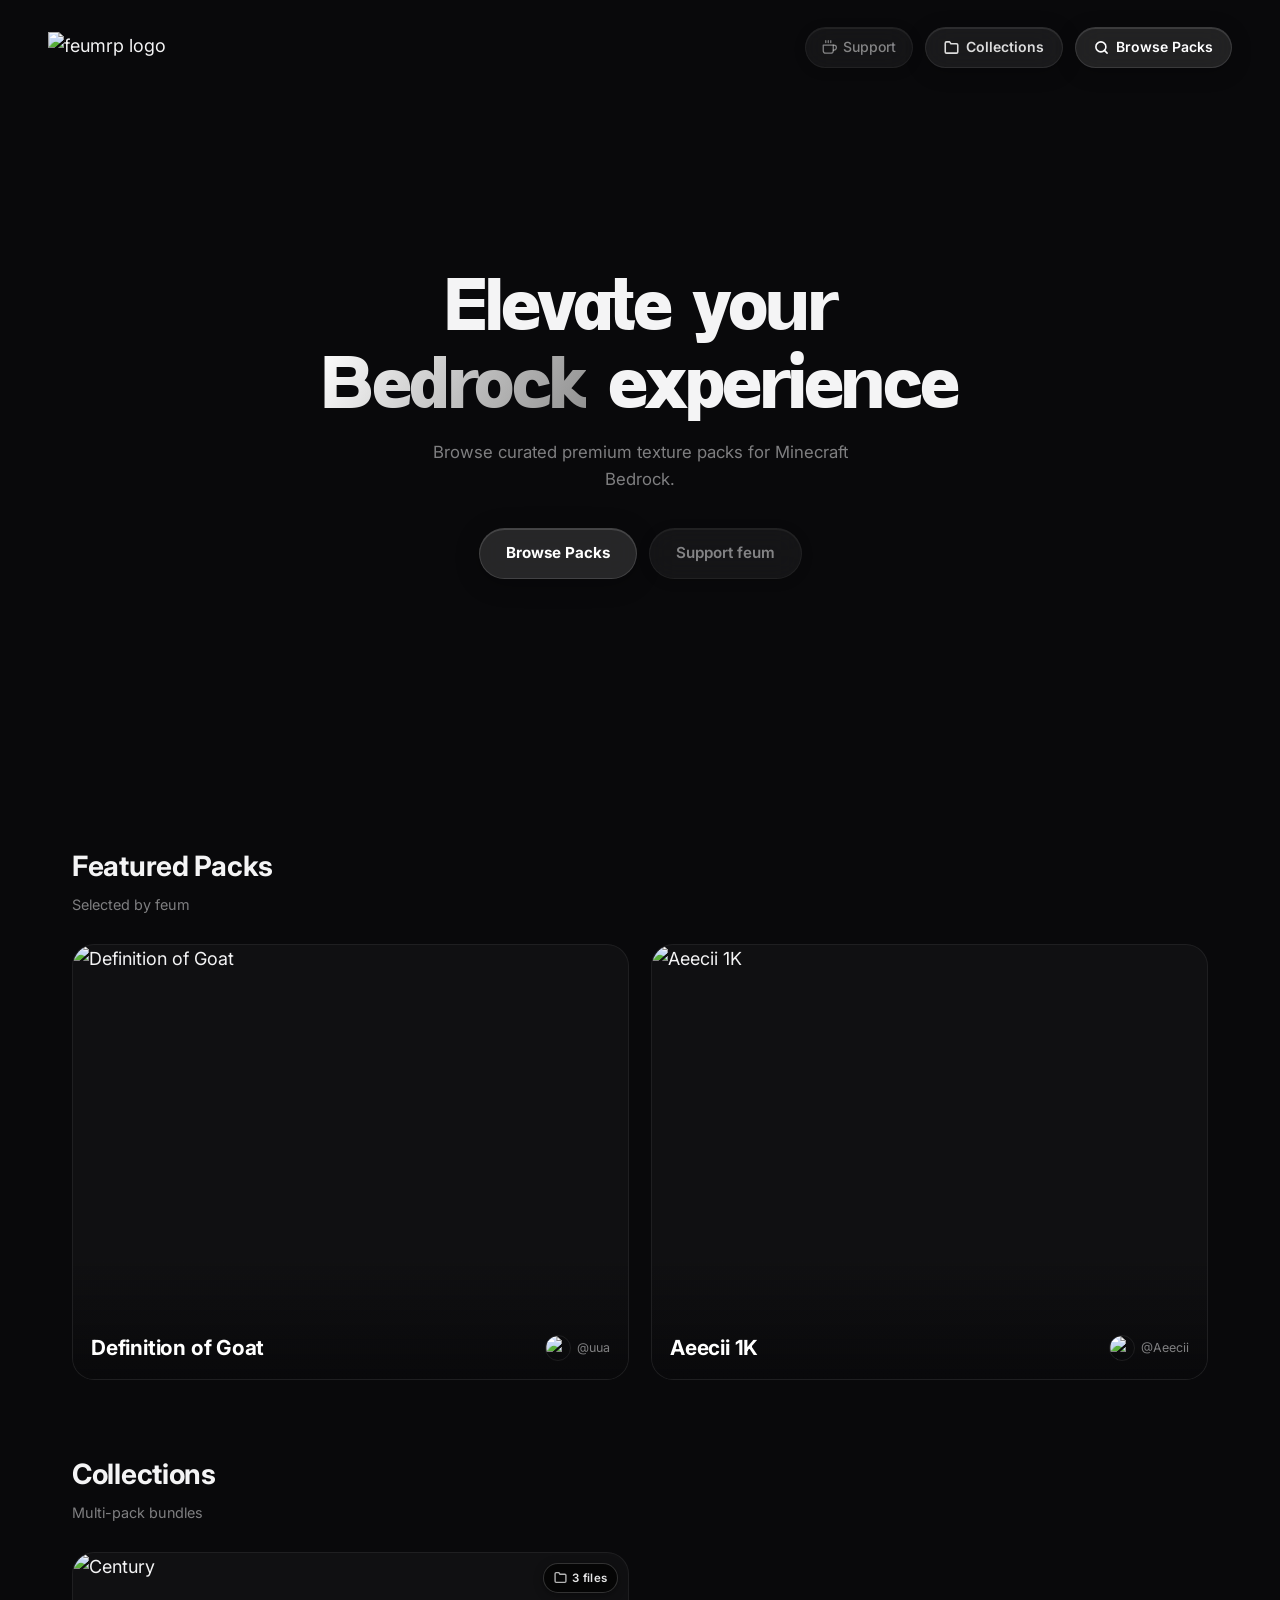
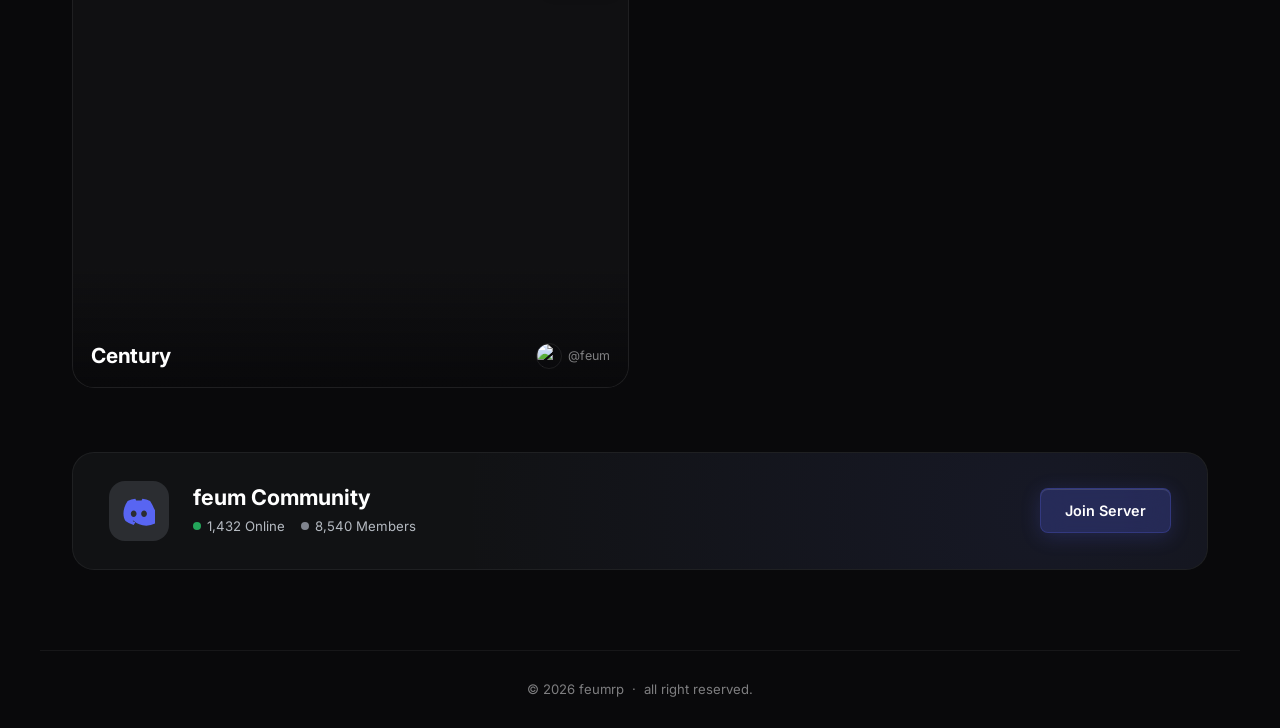
==== index.html @ 95c84451 "Add files via upload" ====
<!DOCTYPE html>
<html lang="en">
<head>
  <meta charset="UTF-8" />
  <meta name="viewport" content="width=device-width, initial-scale=1.0" />
  <title>feumrp</title>
  <meta name="description" content="Browse curated premium texture packs for Minecraft Bedrock" />
  <meta property="og:title" content="feumrp" />
  <meta property="og:description" content="Browse curated premium texture packs for Minecraft Bedrock." />
  <meta property="og:type" content="website" />
  <meta property="og:image" content="https://cdn.jsdelivr.net/gh/feumm/feumrp@main/images/hero.gif" />
  <meta property="og:image:width" content="1920" />
  <meta property="og:image:height" content="1080" />
  <meta name="twitter:card" content="summary_large_image" />
  <meta name="twitter:title" content="feumrp" />
  <meta name="twitter:description" content="Browse curated premium texture packs for Minecraft Bedrock." />
  <meta name="twitter:image" content="https://cdn.jsdelivr.net/gh/feumm/feumrp@main/images/hero.gif" />
  <link rel="icon" type="image/svg+xml" href="favicon.svg" />
  <link rel="preconnect" href="https://cdn.jsdelivr.net" crossorigin />
  <link rel="dns-prefetch" href="https://cdn.jsdelivr.net" />
  <link rel="preconnect" href="https://fonts.googleapis.com" />
  <link rel="preconnect" href="https://fonts.gstatic.com" crossorigin />
  <link href="https://fonts.googleapis.com/css2?family=Inter:wght@300;400;500;600;700;800&display=swap" rel="stylesheet" />
  <link rel="stylesheet" href="css/style.css" />
</head>
<body>

  <nav class="navbar">
    <a href="./" class="navbar-logo">
      <img src="https://cdn.jsdelivr.net/gh/feumm/feumrp@main/images/logo.png" alt="feumrp logo" />
    </a>
    <div class="navbar-actions">
      <div class="support-wrap">
        <a href="https://feum.gumroad.com/coffee" target="_blank" rel="noopener" class="btn-support">
          <svg viewBox="0 0 24 24" fill="none" stroke="currentColor" stroke-width="2" stroke-linecap="round" stroke-linejoin="round">
            <path d="M18 8h1a4 4 0 0 1 0 8h-1"/>
            <path d="M2 8h16v9a4 4 0 0 1-4 4H6a4 4 0 0 1-4-4V8z"/>
            <line x1="6" y1="1" x2="6" y2="4"/><line x1="10" y1="1" x2="10" y2="4"/><line x1="14" y1="1" x2="14" y2="4"/>
          </svg>
          <span>Support</span>
        </a>
        <div class="support-tooltip">Love what feum's doing? Give feum some support ☕</div>
      </div>
      <a href="collections.html" class="btn-collections">
        <svg viewBox="0 0 24 24" fill="none" stroke="currentColor" stroke-width="2.5" stroke-linecap="round" stroke-linejoin="round">
          <path d="M22 19a2 2 0 0 1-2 2H4a2 2 0 0 1-2-2V5a2 2 0 0 1 2-2h5l2 3h9a2 2 0 0 1 2 2z"/>
        </svg>
        <span>Collections</span>
      </a>
      <a href="browse.html" class="btn-browse">
        <svg viewBox="0 0 24 24" fill="none" stroke="currentColor" stroke-width="2.5" stroke-linecap="round" stroke-linejoin="round">
          <circle cx="11" cy="11" r="8"/><line x1="21" y1="21" x2="16.65" y2="16.65"/>
        </svg>
        <span>Browse Packs</span>
      </a>
    </div>
  </nav>

  <section class="hero">
    <div class="hero-bg"></div>
    <div class="hero-content">
      <h1 class="hero-title">
        Elevate your<br /><span>Bedrock</span> experience
      </h1>
      <p class="hero-sub">
        Browse curated premium texture packs for Minecraft Bedrock.
      </p>
      <div class="hero-actions">
        <a href="browse.html" class="btn-primary">Browse Packs</a>
        <a href="https://feum.gumroad.com/coffee" target="_blank" rel="noopener" class="btn-secondary">Support feum</a>
      </div>
    </div>
  </section>

  <main class="page">
    <section class="section">
      <div class="section-header">
        <h2 class="section-title">Featured Packs</h2>
        <p class="section-sub">Selected by feum</p>
      </div>
      <div class="pack-grid" id="featured-grid"></div>
    </section>

    <section class="section" id="collections-section" style="display:none">
      <div class="section-header">
        <h2 class="section-title">Collections</h2>
        <p class="section-sub">Multi-pack bundles</p>
      </div>
      <div class="pack-grid" id="collections-grid"></div>
    </section>

    <section class="discord-section">
      <div class="discord-card">
        <div class="discord-main">
          <div class="discord-icon-wrapper">
            <svg class="discord-logo-svg" viewBox="0 0 127.14 96.36">
              <path fill="currentColor" d="M107.7,8.07A105.15,105.15,0,0,0,77.26,0a77.19,77.19,0,0,0-3.3,6.83A96.67,96.67,0,0,0,52.18,6.83,77.19,77.19,0,0,0,48.88,0,105.15,105.15,0,0,0,18.44,8.07C-3.41,40.73-1,72.59,10.09,87.78a105.81,105.81,0,0,0,32,16.22,80.12,80.12,0,0,0,6.75-11,68.86,68.86,0,0,1-10.66-5.12c.9-.66,1.8-1.34,2.65-2a75.58,75.58,0,0,0,103.35,0c.85.69,1.75,1.37,2.65,2a68.86,68.86,0,0,1-10.66,5.12,80.12,80.12,0,0,0,6.75,11,105.81,105.81,0,0,0,32-16.22C128.14,72.59,129.7,40.73,107.7,8.07ZM42.45,71.69c-6.27,0-11.45-5.75-11.45-12.82S36.1,46.05,42.45,46.05,53.9,51.8,53.9,58.87,48.72,71.69,42.45,71.69Zm41.15,0c-6.27,0-11.45-5.75-11.45-12.82S77.25,46.05,83.6,46.05,95.05,51.8,95.05,58.87,89.87,71.69,83.6,71.69Z"/>
            </svg>
          </div>
          <div class="discord-info">
            <h3 class="discord-server-name">feum Community</h3>
            <div class="discord-stats">
              <span class="discord-status-text"><span class="discord-dot-online"></span>1,432 Online</span>
              <span class="discord-status-text"><span class="discord-dot-total"></span>8,540 Members</span>
            </div>
          </div>
        </div>
        <div class="discord-action-wrap">
          <a href="https://dsc.gg/feum" target="_blank" rel="noopener" class="btn-discord-join">Join Server</a>
        </div>
      </div>
    </section>
  </main>

  <footer class="footer">
    <p>© 2026 feumrp &nbsp;·&nbsp; all right reserved.</p>
  </footer>

  <script src="js/packs.js"></script>
  <script src="js/app.js"></script>
</body>
</html>
---- css/style.css ----
/* =============================================
   feumrp — style.css
   ============================================= */

/* ── Custom Fonts ── */
@font-face {
  font-family: 'Vynce Sans';
  src: url('/fonts/VynceSansDemo.ttf') format('truetype');
  font-weight: 900;
  font-style: normal;
  font-display: swap;
}

/* ── Reset & Base ── */
*, *::before, *::after { box-sizing: border-box; margin: 0; padding: 0; }

:root {
  --bg:          #09090b;
  --bg-card:     rgba(255,255,255,0.03);
  --bg-card-hov: rgba(255,255,255,0.06);
  --border:      rgba(255,255,255,0.06);
  --border-hov:  rgba(255,255,255,0.35);
  --accent:      #ffffff;
  --accent-dim:  rgba(255,255,255,0.07);
  --text:        #f4f4f5;
  --text-muted:  rgba(244,244,245,0.5);
  --radius-card: 22px;
  --font-main:   'Inter', system-ui, sans-serif;
  --font-body:   'Inter', system-ui, sans-serif;
  --transition:  0.28s cubic-bezier(0.4,0,0.2,1);
}

/* ── Cross-document View Transitions (Morph animations) ── */
@view-transition {
  navigation: auto;
}

@keyframes vt-blur-out {
  from {
    opacity: 1;
    filter: blur(0px) brightness(1);
    transform: scale(1);
  }
  to {
    opacity: 0;
    filter: blur(14px) brightness(0.7);
    transform: scale(0.95);
  }
}

@keyframes vt-blur-in {
  from {
    opacity: 0;
    filter: blur(14px) brightness(0.7);
    transform: scale(1.04);
  }
  to {
    opacity: 1;
    filter: blur(0px) brightness(1);
    transform: scale(1);
  }
}

::view-transition {
  background-color: #09090b;
}

::view-transition-old(root) {
  animation: 0.28s cubic-bezier(0.4, 0, 1, 1) both vt-blur-out;
}

::view-transition-new(root) {
  animation: 0.42s cubic-bezier(0.16, 1, 0.3, 1) 0.1s both vt-blur-in;
}

/* Let shared-element transitions (pack cover morphs) keep their own timing */
::view-transition-group(*) {
  animation-duration: 0.5s;
  animation-timing-function: cubic-bezier(0.16, 1, 0.3, 1);
}

html {
  scroll-behavior: smooth;
  overflow-x: hidden;
  scrollbar-width: thin;
  scrollbar-color: rgba(255, 255, 255, 0.15) var(--bg);
}

body {
  background: var(--bg);
  color: var(--text);
  font-family: var(--font-body);
  font-size: 18px;
  line-height: 1.6;
  min-height: 100vh;
  -webkit-font-smoothing: antialiased;
  overflow-x: hidden;
  width: 100%;
}

/* ── Custom Scrollbars (Webkit) ── */
::-webkit-scrollbar {
  width: 10px;
  height: 10px;
}

::-webkit-scrollbar-track {
  background: var(--bg);
}

::-webkit-scrollbar-thumb {
  background: rgba(255, 255, 255, 0.12);
  border: 2.5px solid var(--bg);
  border-radius: 999px;
  background-clip: padding-box;
}

::-webkit-scrollbar-thumb:hover {
  background: rgba(255, 255, 255, 0.3);
  border: 2.5px solid var(--bg);
}

::-webkit-scrollbar-thumb:active {
  background: rgba(255, 255, 255, 0.55);
  border: 2.5px solid var(--bg);
}

a { color: inherit; text-decoration: none; }
img { display: block; max-width: 100%; }
ul { list-style: none; }

/* ── Navbar ── */
.navbar {
  position: sticky;
  top: 0;
  z-index: 100;
  display: flex;
  align-items: center;
  justify-content: space-between;
  padding: 0 48px;
  height: 96px;
  background: transparent;
  border-bottom: 1px solid transparent;
  transition: background 0.4s cubic-bezier(0.4,0,0.2,1),
              border-color 0.4s cubic-bezier(0.4,0,0.2,1),
              backdrop-filter 0.4s cubic-bezier(0.4,0,0.2,1),
              box-shadow 0.4s cubic-bezier(0.4,0,0.2,1);
}

.navbar--scrolled {
  background: rgba(9, 9, 11, 0.72);
  backdrop-filter: blur(24px) saturate(160%);
  -webkit-backdrop-filter: blur(24px) saturate(160%);
  border-color: rgba(255, 255, 255, 0.055);
  box-shadow: 0 1px 0 rgba(255,255,255,0.04), 0 4px 24px rgba(0,0,0,0.45);
}

.navbar-logo {
  display: flex;
  align-items: center;
  gap: 10px;
}
.navbar-logo img { height: 32px; width: auto; }
.navbar-logo span {
  font-family: var(--font-main);
  font-weight: 700;
  font-size: 1.25rem;
  letter-spacing: 0.02em;
}

.navbar-actions {
  display: flex;
  align-items: center;
  gap: 12px;
}

/* Browse Packs button */
.btn-browse {
  display: flex;
  align-items: center;
  gap: 7px;
  padding: 8px 18px;
  border-radius: 999px;
  background: rgba(255,255,255,0.10);
  backdrop-filter: blur(14px);
  -webkit-backdrop-filter: blur(14px);
  border: 1px solid rgba(255,255,255,0.11);
  color: #ffffff;
  font-family: var(--font-body);
  font-weight: 600;
  font-size: 0.875rem;
  box-shadow: 0 4px 20px rgba(0,0,0,0.25), inset 0 1px 0 rgba(255,255,255,0.12);
  transition: background var(--transition), transform var(--transition), box-shadow var(--transition), border-color var(--transition);
}
.btn-browse:hover {
  background: rgba(255,255,255,0.18);
  border-color: rgba(255,255,255,0.19);
  transform: scale(1.04) translateY(-1px);
  box-shadow: 0 8px 32px rgba(0,0,0,0.3), 0 0 0 1px rgba(255,255,255,0.1), inset 0 1px 0 rgba(255,255,255,0.2);
}
.btn-browse:active {
  transform: scale(0.96) translateY(0);
}
.btn-browse svg { width: 15px; height: 15px; flex-shrink: 0; }

/* Support button + tooltip */
.support-wrap {
  position: relative;
}

.btn-support {
  display: flex;
  align-items: center;
  gap: 6px;
  padding: 8px 16px;
  border-radius: 999px;
  background: rgba(255,255,255,0.05);
  backdrop-filter: blur(14px);
  -webkit-backdrop-filter: blur(14px);
  border: 1px solid rgba(255,255,255,0.05);
  color: var(--text-muted);
  font-family: var(--font-body);
  font-weight: 500;
  font-size: 0.875rem;
  cursor: pointer;
  box-shadow: 0 2px 12px rgba(0,0,0,0.2), inset 0 1px 0 rgba(255,255,255,0.06);
  transition: border-color var(--transition), color var(--transition), background var(--transition), transform var(--transition), box-shadow var(--transition);
}
.btn-support:hover {
  border-color: rgba(251,191,36,0.25);
  color: #fbbf24;
  background: rgba(251,191,36,0.08);
  box-shadow: 0 4px 20px rgba(251,191,36,0.15), inset 0 1px 0 rgba(255,255,255,0.08);
  transform: translateY(-1px);
}
.btn-support:active {
  transform: translateY(1px) scale(0.97);
}
.btn-support svg { width: 15px; height: 15px; flex-shrink: 0; }

.support-tooltip {
  position: absolute;
  top: calc(100% + 10px);
  right: 0;
  width: 220px;
  padding: 12px 14px;
  border-radius: 12px;
  background: #18181b;
  border: 1px solid var(--border);
  font-size: 0.8rem;
  color: var(--text-muted);
  line-height: 1.5;
  pointer-events: none;
  opacity: 0;
  transform: translateY(-6px);
  transition: opacity 0.22s ease, transform 0.22s ease;
  white-space: normal;
  box-shadow: 0 8px 32px rgba(0,0,0,0.5);
}
.support-tooltip::before {
  content: '';
  position: absolute;
  top: -5px;
  right: 20px;
  width: 9px; height: 9px;
  background: #18181b;
  border-left: 1px solid var(--border);
  border-top: 1px solid var(--border);
  transform: rotate(45deg);
}

.support-wrap:hover .support-tooltip {
  opacity: 1;
  transform: translateY(0);
}

/* ── Page wrapper ── */
.page { max-width: 1200px; margin: 0 auto; padding: 0 32px 80px; }

/* ── Hero ── */
.hero {
  position: relative;
  min-height: 740px;
  display: flex;
  align-items: center;
  justify-content: center;
  text-align: center;
  overflow: hidden;
  margin: -64px 0 0 0;
  padding: 160px 24px 120px;
  width: 100%;
}
.hero-bg {
  position: absolute;
  inset: 0;
  z-index: 0;
}
.hero-bg::before {
  content: '';
  position: absolute;
  inset: 0;
  background-image: url('https://cdn.jsdelivr.net/gh/feumm/feumrp@main/images/hero.gif');
  background-size: cover;
  background-position: center 25%;
  filter: brightness(0.45);
  z-index: -1;
}
.hero-bg::after {
  content: '';
  position: absolute;
  inset: 0;
  background: linear-gradient(to bottom, var(--bg) 0%, rgba(9, 9, 11, 0.6) 12%, transparent 25%, transparent 50%, rgba(9, 9, 11, 0.4) 75%, rgba(9, 9, 11, 0.85) 90%, var(--bg) 100%),
              radial-gradient(circle at center, transparent 0%, rgba(9, 9, 11, 0.3) 100%);
  z-index: 0;
}
.hero-content {
  position: relative;
  z-index: 1;
  max-width: 700px;
}
.hero-eyebrow {
  display: inline-flex;
  align-items: center;
  gap: 6px;
  padding: 4px 12px;
  border-radius: 999px;
  border: 1px solid rgba(255,255,255,0.06);
  background: rgba(255,255,255,0.05);
  color: rgba(255,255,255,0.7);
  font-size: 0.78rem;
  font-weight: 600;
  letter-spacing: 0.08em;
  text-transform: uppercase;
  margin-bottom: 20px;
}
.hero-title {
  font-family: 'Vynce Sans', var(--font-main);
  font-weight: 900;
  font-size: clamp(2.8rem, 6vw, 4.5rem);
  line-height: 1.08;
  letter-spacing: -0.02em;
  margin-bottom: 18px;
}
.hero-title span {
  background: linear-gradient(
    120deg,
    #ffffff 0%,
    #c0c0c0 20%,
    #888888 40%,
    #ffffff 55%,
    #c0c0c0 70%,
    #e8e8e8 85%,
    #ffffff 100%
  );
  background-size: 300% auto;
  -webkit-background-clip: text;
  -webkit-text-fill-color: transparent;
  background-clip: text;
  animation: gradient-flow 4s cubic-bezier(0.4,0,0.2,1) infinite;
  display: inline-block;
}

@keyframes gradient-flow {
  0%   { background-position: 0% center; }
  50%  { background-position: 150% center; }
  100% { background-position: 300% center; }
}
.hero-sub {
  color: var(--text-muted);
  font-size: 1.05rem;
  max-width: 420px;
  margin: 0 auto 36px;
}
.hero-actions { display: flex; gap: 12px; flex-wrap: wrap; justify-content: center; }

.btn-primary {
  display: inline-flex;
  align-items: center;
  gap: 8px;
  padding: 12px 26px;
  border-radius: 999px;
  background: rgba(255,255,255,0.12);
  backdrop-filter: blur(16px);
  -webkit-backdrop-filter: blur(16px);
  border: 1px solid rgba(255,255,255,0.13);
  color: #ffffff;
  font-weight: 700;
  font-size: 0.95rem;
  box-shadow: 0 4px 24px rgba(0,0,0,0.3), inset 0 1px 0 rgba(255,255,255,0.15);
  transition: background var(--transition), border-color var(--transition), transform var(--transition), box-shadow var(--transition);
}
.btn-primary:hover {
  background: rgba(255,255,255,0.20);
  border-color: rgba(255,255,255,0.21);
  transform: translateY(-3px) scale(1.02);
  box-shadow: 0 12px 40px rgba(0,0,0,0.35), inset 0 1px 0 rgba(255,255,255,0.22);
}
.btn-primary:active {
  transform: translateY(-1px) scale(0.97);
}
.btn-secondary {
  display: inline-flex;
  align-items: center;
  gap: 8px;
  padding: 12px 26px;
  border-radius: 999px;
  background: rgba(255,255,255,0.05);
  backdrop-filter: blur(14px);
  -webkit-backdrop-filter: blur(14px);
  border: 1px solid rgba(255,255,255,0.05);
  color: var(--text-muted);
  font-weight: 600;
  font-size: 0.95rem;
  box-shadow: 0 2px 12px rgba(0,0,0,0.2), inset 0 1px 0 rgba(255,255,255,0.05);
  transition: border-color var(--transition), color var(--transition), transform var(--transition), background var(--transition), box-shadow var(--transition);
}
.btn-secondary:hover { 
  border-color: rgba(255,255,255,0.11); 
  color: var(--text); 
  background: rgba(255,255,255,0.09);
  box-shadow: 0 4px 20px rgba(0,0,0,0.25), inset 0 1px 0 rgba(255,255,255,0.10);
  transform: translateY(-3px);
}
.btn-secondary:active {
  transform: translateY(-1px) scale(0.97);
}

/* ── Section titles ── */
.section { margin-top: 72px; }
.section-header { margin-bottom: 28px; }
.section-title {
  font-family: var(--font-main);
  font-weight: 700;
  font-size: 1.75rem;
  letter-spacing: -0.01em;
}
.section-sub { color: var(--text-muted); font-size: 0.9rem; margin-top: 4px; }

/* ── Pack grid ── */
.pack-grid {
  display: grid;
  grid-template-columns: repeat(2, 1fr);
  gap: 22px;
}

/* ── Pack card ── */
.pack-card {
  display: block;
  border-radius: var(--radius-card);
  overflow: hidden;
  border: 1px solid var(--border);
  background: var(--bg-card);
  transition: transform var(--transition), box-shadow var(--transition), border-color var(--transition);
  cursor: pointer;
  animation: card-fade-in 0.45s cubic-bezier(0.16, 1, 0.3, 1) both;
}
.pack-card:hover {
  transform: translateY(-6px) scale(1.008);
  border-color: var(--border-hov);
  box-shadow: 0 12px 40px rgba(0,0,0,0.5), 0 0 0 1px rgba(255,255,255,0.15);
}
.pack-card:active {
  transform: translateY(-2px) scale(0.985);
  transition: transform 0.1s ease;
}

@keyframes card-fade-in {
  from { opacity: 0; transform: translateY(16px); }
  to { opacity: 1; transform: translateY(0); }
}

.pack-card-cover {
  position: relative;
  width: 100%;
  aspect-ratio: 808 / 632;
  overflow: hidden;
}
.pack-card-cover > img {
  position: absolute;
  inset: 0;
  width: 100%;
  height: 100%;
  object-fit: cover;
  transition: transform 0.4s ease;
}
.pack-card:hover .pack-card-cover > img { transform: scale(1.04); }

.pack-card-overlay {
  position: absolute;
  bottom: 0; left: 0; right: 0;
  padding: 80px 18px 18px;
  background: linear-gradient(to bottom, transparent 0%, rgba(9,9,11,0.97) 100%);
  display: flex;
  align-items: flex-end;
  justify-content: space-between;
  gap: 8px;
}

.pack-card-title {
  font-family: var(--font-main);
  font-weight: 700;
  font-size: 1.3rem;
  color: #fff;
  line-height: 1.2;
  letter-spacing: -0.01em;
}

.pack-card-author {
  display: flex;
  align-items: center;
  gap: 6px;
  flex-shrink: 0;
}
.pack-card-author img {
  width: 26px; height: 26px;
  border-radius: 50%;
  border: 1.5px solid rgba(255,255,255,0.08);
  object-fit: cover;
}
.pack-card-author span {
  font-size: 0.78rem;
  color: var(--text-muted);
  white-space: nowrap;
}

/* ── Browse Hero — animated b&w gradient ── */
.browse-hero {
  position: relative;
  overflow-x: clip; /* prevent horizontal bleed; allow vertical bleed into content */
  margin: 0 -32px 0;
  padding: 88px 32px 0;
  background: var(--bg);
}

.browse-orb {
  position: absolute;
  border-radius: 50%;
  pointer-events: none;
  will-change: transform;
  z-index: 0;
}

/* Top-left main glow — large, soft, slowly drifts */
.browse-orb-1 {
  width: 1000px;
  height: 1000px;
  background: radial-gradient(circle at center,
    rgba(255,255,255,0.17) 0%,
    rgba(255,255,255,0.04) 42%,
    transparent 65%);
  top: -580px;
  left: -300px;
  animation: browse-drift-1 18s ease-in-out infinite;
}

/* Top-right accent */
.browse-orb-2 {
  width: 800px;
  height: 800px;
  background: radial-gradient(circle at center,
    rgba(210,210,210,0.09) 0%,
    transparent 65%);
  top: -380px;
  right: -240px;
  animation: browse-drift-2 24s ease-in-out infinite;
}

/* Centre-bottom — bleeds into content below hero for seamless look */
.browse-orb-3 {
  width: 900px;
  height: 900px;
  background: radial-gradient(circle at center,
    rgba(255,255,255,0.08) 0%,
    transparent 65%);
  top: -180px;
  left: calc(50% - 450px);
  animation: browse-drift-3 20s ease-in-out infinite;
}

@keyframes browse-drift-1 {
  0%, 100% { transform: translate3d(0, 0, 0); }
  30%       { transform: translate3d(90px, 55px, 0); }
  65%       { transform: translate3d(-45px, 95px, 0); }
}

@keyframes browse-drift-2 {
  0%, 100% { transform: translate3d(0, 0, 0); }
  40%       { transform: translate3d(-75px, 65px, 0); }
  75%       { transform: translate3d(55px, -35px, 0); }
}

@keyframes browse-drift-3 {
  0%, 100% { transform: translate3d(0, 0, 0); }
  50%       { transform: translate3d(-55px, -45px, 0); }
}

.browse-hero-content {
  position: relative;
  z-index: 2;
  padding-bottom: 0 !important;
}

/* ── Browse page header ── */
.browse-header { margin: 28px 0 28px; }
.browse-title {
  font-family: var(--font-main);
  font-weight: 700;
  font-size: 2.2rem;
  letter-spacing: -0.02em;
}
.browse-count { color: var(--text-muted); font-size: 0.9rem; margin-top: 4px; }

/* Search and Sort layout controls */
.controls-row {
  display: flex;
  gap: 16px;
  margin-bottom: 32px;
  align-items: center;
  width: 100%;
}
.controls-row .search-wrap {
  flex: 1;
  margin-bottom: 0;
}

/* Search bar */
.search-wrap {
  position: relative;
  margin-bottom: 32px;
}
.search-icon {
  position: absolute;
  left: 16px;
  top: 50%;
  transform: translateY(-50%);
  color: var(--text-muted);
  pointer-events: none;
}
.search-input {
  width: 100%;
  padding: 14px 16px 14px 46px;
  border-radius: 18px;
  background: rgba(255,255,255,0.04);
  border: 1px solid var(--border);
  color: var(--text);
  font-family: var(--font-body);
  font-size: 0.95rem;
  outline: none;
  transition: border-color var(--transition), background var(--transition);
}
.search-input::placeholder { color: var(--text-muted); }
.search-input:focus {
  border-color: rgba(255,255,255,0.13);
  background: rgba(255,255,255,0.06);
}

/* Custom Sort Dropdown */
.sort-wrap {
  position: relative;
  min-width: 190px;
}
.custom-dropdown {
  position: relative;
  width: 100%;
}
.dropdown-trigger {
  width: 100%;
  display: flex;
  align-items: center;
  justify-content: space-between;
  background: rgba(255,255,255,0.05);
  backdrop-filter: blur(14px);
  -webkit-backdrop-filter: blur(14px);
  border: 1px solid rgba(255,255,255,0.06);
  color: var(--text);
  padding: 14px 20px;
  border-radius: 18px;
  font-family: var(--font-body);
  font-size: 0.95rem;
  outline: none;
  cursor: pointer;
  box-sizing: border-box;
  text-align: left;
  box-shadow: 0 2px 12px rgba(0,0,0,0.2), inset 0 1px 0 rgba(255,255,255,0.06);
  transition: border-color var(--transition), background var(--transition), box-shadow var(--transition);
}
.dropdown-trigger:hover, .dropdown-trigger.active {
  border-color: rgba(255,255,255,0.11);
  background: rgba(255,255,255,0.09);
  box-shadow: 0 4px 20px rgba(0,0,0,0.25), inset 0 1px 0 rgba(255,255,255,0.10);
}
.dropdown-arrow {
  color: var(--text-muted);
  transition: transform 0.25s ease, color var(--transition);
  margin-left: 12px;
}
.dropdown-trigger:hover .dropdown-arrow, .dropdown-trigger.active .dropdown-arrow {
  color: #ffffff;
}
.dropdown-trigger.active .dropdown-arrow {
  transform: rotate(180deg);
}

.dropdown-menu {
  position: absolute;
  top: calc(100% + 8px);
  right: 0;
  width: 100%;
  min-width: 200px;
  background: rgba(18, 18, 22, 0.98);
  backdrop-filter: blur(16px);
  -webkit-backdrop-filter: blur(16px);
  border: 1px solid rgba(255, 255, 255, 0.08);
  border-radius: 14px;
  padding: 6px;
  display: flex;
  flex-direction: column;
  gap: 2px;
  box-shadow: 0 10px 30px rgba(0, 0, 0, 0.6);
  opacity: 0;
  transform: translateY(-10px);
  pointer-events: none;
  z-index: 100;
  transition: opacity 0.25s cubic-bezier(0.16, 1, 0.3, 1), transform 0.25s cubic-bezier(0.16, 1, 0.3, 1);
}
.dropdown-menu.active {
  opacity: 1;
  transform: translateY(0);
  pointer-events: auto;
}

.dropdown-item {
  font-family: var(--font-body);
  font-size: 0.9rem;
  color: #b5bac1;
  background: transparent;
  border: none;
  border-radius: 10px;
  padding: 10px 14px;
  text-align: left;
  cursor: pointer;
  transition: all 0.15s ease;
  width: 100%;
}
.dropdown-item:hover {
  background: rgba(255, 255, 255, 0.05);
  color: #ffffff;
}
.dropdown-item.active {
  background: rgba(255, 255, 255, 0.07);
  color: #ffffff;
  font-weight: 600;
  border-left: 3px solid rgba(255,255,255,0.5);
  border-radius: 4px 10px 10px 4px;
}

@media (max-width: 640px) {
  .controls-row {
    flex-direction: column;
    align-items: stretch;
    gap: 12px;
  }
  .sort-wrap {
    min-width: 100%;
  }
}

/* ── Pack detail page ── */
.detail-back {
  display: inline-flex;
  align-items: center;
  gap: 6px;
  color: var(--text-muted);
  font-size: 0.875rem;
  margin: 36px 0 28px;
  transition: color var(--transition), transform var(--transition);
}
.detail-back:hover { 
  color: var(--text); 
  transform: translateX(-4px);
}
.detail-back:active {
  transform: translateX(-2px) scale(0.97);
}
.detail-back svg { width: 16px; height: 16px; }

#pack-detail { padding-bottom: 80px; }

.detail-cover-container {
  margin-bottom: 32px;
  width: 100%;
}

.detail-cover {
  position: relative;
  border-radius: var(--radius-card);
  overflow: hidden;
  aspect-ratio: 16 / 9;
  border: 1px solid var(--border);
  background: #000;
  cursor: pointer;
}

.detail-cover img.cover-image {
  width: 100%;
  height: 100%;
  object-fit: cover;
  transition: opacity 0.4s ease, transform 0.6s ease;
}

.detail-cover:hover img.cover-image {
  transform: scale(1.02);
}

.video-preview-wrapper {
  position: absolute;
  top: 0;
  left: 0;
  width: 100%;
  height: 100%;
  opacity: 0;
  pointer-events: none;
  transition: opacity 0.4s ease;
}

.video-preview-wrapper iframe {
  width: 100%;
  height: 100%;
  border: 0;
  z-index: 1;
}

.detail-cover-container.video-playing .video-preview-wrapper {
  opacity: 1;
  pointer-events: auto;
}

.detail-cover-container.video-playing img.cover-image {
  opacity: 0.1;
}

.detail-cover-container.video-playing .video-hover-badge {
  opacity: 0;
  transform: translate(-50%, 10px);
}

.video-hover-badge {
  position: absolute;
  bottom: 20px;
  left: 50%;
  transform: translateX(-50%);
  background: rgba(10, 10, 10, 0.85);
  backdrop-filter: blur(8px);
  -webkit-backdrop-filter: blur(8px);
  border: 1px solid rgba(255, 255, 255, 0.15);
  padding: 8px 16px;
  border-radius: 99px;
  display: flex;
  align-items: center;
  gap: 8px;
  color: #fff;
  font-family: var(--font-main);
  font-size: 0.875rem;
  font-weight: 500;
  pointer-events: none;
  box-shadow: 0 4px 20px rgba(0, 0, 0, 0.5);
  transition: opacity 0.3s ease, transform 0.3s ease;
  z-index: 10;
}

.video-hover-badge svg {
  color: rgba(255,255,255,0.7);
}

.pulse-ring {
  width: 8px;
  height: 8px;
  background-color: #ef4444;
  border-radius: 50%;
  display: inline-block;
  position: relative;
}

.pulse-ring::after {
  content: '';
  position: absolute;
  width: 100%;
  height: 100%;
  top: 0;
  left: 0;
  background-color: #ef4444;
  border-radius: 50%;
  animation: pulse-badge 1.8s infinite ease-in-out;
}

@keyframes pulse-badge {
  0% {
    transform: scale(1);
    opacity: 1;
  }
  100% {
    transform: scale(2.5);
    opacity: 0;
  }
}

.detail-info {
  display: flex;
  flex-direction: column;
  gap: 18px;
  width: 100%;
}

.detail-meta {
  display: flex;
  flex-direction: column;
  align-items: stretch;
  gap: 20px;
  width: 100%;
}
.detail-title-block {
  display: flex;
  flex-direction: row;
  justify-content: space-between;
  align-items: center;
  width: 100%;
  gap: 16px;
  flex-wrap: wrap;
}
.detail-title {
  font-family: var(--font-main);
  font-weight: 700;
  font-size: 2.5rem;
  letter-spacing: -0.03em;
  line-height: 1.1;
}
.detail-author {
  display: flex;
  align-items: center;
  gap: 8px;
}
.detail-author img {
  width: 32px; height: 32px;
  border-radius: 50%;
  object-fit: cover;
  border: 1.5px solid var(--border);
}
.detail-author span { color: var(--text-muted); font-size: 0.9rem; }

.detail-stats-row {
  display: flex;
  align-items: center;
  gap: 16px;
  margin-top: -8px;
}
.detail-stat {
  display: inline-flex;
  align-items: center;
  gap: 6px;
  color: var(--text-muted);
  font-family: var(--font-body);
  font-size: 0.925rem;
  font-weight: 500;
}
.detail-stat svg {
  width: 16px;
  height: 16px;
  color: rgba(255,255,255,0.5);
}

.detail-desc {
  color: var(--text-muted);
  line-height: 1.7;
  max-width: 720px;
}

.detail-tags { display: flex; gap: 8px; flex-wrap: wrap; }
.tag {
  padding: 4px 12px;
  border-radius: 999px;
  border: 1px solid var(--border);
  color: var(--text-muted);
  font-size: 0.8rem;
  text-transform: uppercase;
  letter-spacing: 0.06em;
}

.btn-download {
  display: inline-flex;
  align-items: center;
  justify-content: center;
  gap: 8px;
  padding: 13px 28px;
  border-radius: 999px;
  background: rgba(255,255,255,0.12);
  backdrop-filter: blur(16px);
  -webkit-backdrop-filter: blur(16px);
  border: 1px solid rgba(255,255,255,0.26);
  color: #ffffff;
  font-weight: 700;
  font-size: 0.95rem;
  width: 100%;
  box-sizing: border-box;
  box-shadow: 0 4px 24px rgba(0,0,0,0.3), inset 0 1px 0 rgba(255,255,255,0.15);
  transition: background var(--transition), border-color var(--transition), transform var(--transition), box-shadow var(--transition);
}
.btn-download:hover {
  background: rgba(255,255,255,0.20);
  border-color: rgba(255,255,255,0.42);
  transform: translateY(-3px) scale(1.02);
  box-shadow: 0 12px 40px rgba(0,0,0,0.35), inset 0 1px 0 rgba(255,255,255,0.22);
}
.btn-download:active {
  transform: translateY(-1px) scale(0.97);
}

.detail-actions {
  display: flex;
  flex-direction: row;
  align-items: center;
  gap: 10px;
  margin-top: 4px;
}

.detail-actions .btn-download {
  flex: 1;
  width: auto;
}

.btn-share {
  display: inline-flex;
  align-items: center;
  justify-content: center;
  flex-shrink: 0;
  width: 48px;
  height: 48px;
  border-radius: 50%;
  background: rgba(255,255,255,0.05);
  backdrop-filter: blur(14px);
  -webkit-backdrop-filter: blur(14px);
  color: rgba(255,255,255,0.65);
  border: 1px solid rgba(255,255,255,0.12);
  cursor: pointer;
  box-shadow: 0 2px 12px rgba(0,0,0,0.2), inset 0 1px 0 rgba(255,255,255,0.06);
  transition: all var(--transition);
  font-family: var(--font-main);
}
.btn-share svg { width: 18px; height: 18px; flex-shrink: 0; }
.btn-share:hover {
  border-color: rgba(255,255,255,0.25);
  color: #fff;
  background: rgba(255,255,255,0.10);
  box-shadow: 0 4px 20px rgba(0,0,0,0.25), inset 0 1px 0 rgba(255,255,255,0.10);
  transform: translateY(-2px);
}
.btn-share:active { transform: translateY(0); }
.btn-share.share-copied {
  border-color: rgba(52,211,153,0.6);
  color: rgba(52,211,153,0.9);
  background: rgba(52,211,153,0.07);
  transform: none;
}

/* ── Share Modal ── */
.share-overlay {
  position: fixed;
  inset: 0;
  background: rgba(0,0,0,0.7);
  backdrop-filter: blur(8px);
  -webkit-backdrop-filter: blur(8px);
  z-index: 1000;
  display: flex;
  align-items: center;
  justify-content: center;
  padding: 20px;
  opacity: 0;
  transition: opacity 0.2s ease;
}
.share-overlay.visible { opacity: 1; }

.share-modal {
  background: #111113;
  border: 1px solid rgba(255,255,255,0.1);
  border-radius: 20px;
  width: 100%;
  max-width: 420px;
  padding: 28px;
  box-shadow: 0 32px 80px rgba(0,0,0,0.7);
  transform: translateY(12px) scale(0.97);
  transition: transform 0.25s cubic-bezier(0.16,1,0.3,1), opacity 0.2s ease;
  opacity: 0;
}
.share-overlay.visible .share-modal {
  transform: translateY(0) scale(1);
  opacity: 1;
}

.share-modal-header {
  display: flex;
  align-items: center;
  justify-content: space-between;
  margin-bottom: 20px;
}
.share-modal-title {
  font-size: 1rem;
  font-weight: 700;
  color: var(--text);
  letter-spacing: -0.01em;
}
.share-modal-close {
  background: rgba(255,255,255,0.07);
  border: none;
  color: var(--text-muted);
  cursor: pointer;
  width: 30px;
  height: 30px;
  border-radius: 50%;
  display: flex;
  align-items: center;
  justify-content: center;
  transition: background var(--transition), color var(--transition);
  flex-shrink: 0;
}
.share-modal-close:hover {
  background: rgba(255,255,255,0.14);
  color: var(--text);
}

.share-modal-pack {
  display: flex;
  align-items: center;
  gap: 12px;
  padding: 12px;
  background: rgba(255,255,255,0.04);
  border: 1px solid rgba(255,255,255,0.07);
  border-radius: 12px;
  margin-bottom: 20px;
}
.share-modal-pack-thumb {
  width: 48px;
  height: 48px;
  border-radius: 8px;
  object-fit: cover;
  flex-shrink: 0;
}
.share-modal-pack-info {
  min-width: 0;
  display: flex;
  flex-direction: column;
  gap: 2px;
}
.share-modal-pack-name {
  font-size: 0.9rem;
  font-weight: 700;
  color: var(--text);
  white-space: nowrap;
  overflow: hidden;
  text-overflow: ellipsis;
}
.share-modal-pack-author {
  font-size: 0.78rem;
  color: var(--text-muted);
  font-weight: 400;
}

.share-url-row {
  display: flex;
  align-items: center;
  gap: 8px;
  background: rgba(255,255,255,0.05);
  border: 1px solid rgba(255,255,255,0.09);
  border-radius: 10px;
  padding: 10px 10px 10px 14px;
  margin-bottom: 20px;
  transition: border-color 0.2s;
}
.share-url-row:focus-within {
  border-color: rgba(255,255,255,0.22);
}
.share-url-input {
  flex: 1;
  background: none;
  border: none;
  outline: none;
  color: var(--text-muted);
  font-family: var(--font-body);
  font-size: 0.8rem;
  min-width: 0;
  cursor: text;
  user-select: all;
}
.share-copy-btn {
  flex-shrink: 0;
  display: inline-flex;
  align-items: center;
  gap: 6px;
  padding: 7px 14px;
  border-radius: 7px;
  background: rgba(255,255,255,0.08);
  backdrop-filter: blur(12px);
  -webkit-backdrop-filter: blur(12px);
  border: 1px solid rgba(255,255,255,0.15);
  color: var(--text);
  font-family: var(--font-body);
  font-size: 0.8rem;
  font-weight: 600;
  cursor: pointer;
  box-shadow: 0 2px 10px rgba(0,0,0,0.2), inset 0 1px 0 rgba(255,255,255,0.08);
  transition: all var(--transition);
  white-space: nowrap;
}
.share-copy-btn:hover {
  background: rgba(255,255,255,0.16);
  border-color: rgba(255,255,255,0.25);
  box-shadow: 0 4px 16px rgba(0,0,0,0.25), inset 0 1px 0 rgba(255,255,255,0.12);
}
.share-copy-btn.copied {
  background: rgba(52,211,153,0.15);
  border-color: rgba(52,211,153,0.35);
  color: #34d399;
}

.share-divider {
  display: flex;
  align-items: center;
  gap: 12px;
  margin-bottom: 16px;
  color: var(--text-muted);
  font-size: 0.75rem;
  font-weight: 500;
  letter-spacing: 0.06em;
  text-transform: uppercase;
}
.share-divider::before,
.share-divider::after {
  content: '';
  flex: 1;
  height: 1px;
  background: rgba(255,255,255,0.07);
}

.share-platforms {
  display: grid;
  grid-template-columns: repeat(3, 1fr);
  gap: 10px;
}
.share-platform-btn {
  display: flex;
  flex-direction: column;
  align-items: center;
  justify-content: center;
  gap: 8px;
  padding: 14px 8px;
  border-radius: 12px;
  background: rgba(255,255,255,0.05);
  backdrop-filter: blur(12px);
  -webkit-backdrop-filter: blur(12px);
  border: 1px solid rgba(255,255,255,0.10);
  color: var(--text-muted);
  font-family: var(--font-body);
  font-size: 0.75rem;
  font-weight: 600;
  cursor: pointer;
  box-shadow: 0 2px 10px rgba(0,0,0,0.2), inset 0 1px 0 rgba(255,255,255,0.06);
  transition: all var(--transition);
  text-decoration: none;
}
.share-platform-btn:hover {
  background: rgba(255,255,255,0.11);
  border-color: rgba(255,255,255,0.22);
  color: var(--text);
  box-shadow: 0 6px 20px rgba(0,0,0,0.3), inset 0 1px 0 rgba(255,255,255,0.10);
  transform: translateY(-2px);
}
.share-platform-btn svg,
.share-platform-btn img {
  width: 22px;
  height: 22px;
  flex-shrink: 0;
  display: block;
}

.detail-screenshots { margin-top: 48px; }
.detail-screenshots h2 {
  font-family: var(--font-main);
  font-size: 1.3rem;
  font-weight: 600;
  margin-bottom: 16px;
}
.screenshots-grid {
  display: grid;
  grid-template-columns: repeat(auto-fill, minmax(300px, 1fr));
  gap: 14px;
}
.screenshots-grid img {
  border-radius: 12px;
  width: 100%;
  aspect-ratio: 16/9;
  object-fit: cover;
  border: 1px solid var(--border);
  transition: transform 0.4s cubic-bezier(0.16, 1, 0.3, 1), border-color 0.4s ease, box-shadow 0.4s ease;
  cursor: zoom-in;
}
.screenshots-grid img:hover {
  transform: translateY(-4px) scale(1.02);
  border-color: rgba(52, 211, 153, 0.45);
  box-shadow: 0 12px 30px rgba(0, 0, 0, 0.55);
}
.screenshots-grid img:active {
  transform: translateY(-1px) scale(0.99);
}

/* ── Footer ── */
.footer {
  border-top: 1px solid var(--border);
  padding: 28px 32px;
  text-align: center;
  color: var(--text-muted);
  font-size: 0.82rem;
  max-width: 1200px;
  margin: 0 auto;
}

/* ── Error ── */
.error-msg {
  text-align: center;
  padding: 80px 20px;
  color: var(--text-muted);
  font-size: 1.1rem;
}

/* ── Creator Filters ── */
.creator-filters {
  display: flex;
  align-items: center;
  gap: 16px;
  margin-top: -22px;
  margin-bottom: 26px;
  flex-wrap: nowrap;
  width: 100%;
}

.creator-filters-label {
  font-family: var(--font-body);
  font-size: 0.72rem;
  font-weight: 700;
  letter-spacing: 0.08em;
  color: var(--text-muted);
  flex-shrink: 0;
}

.creator-pills {
  display: flex;
  align-items: center;
  gap: 10px;
  flex-wrap: nowrap;
  overflow-x: auto;
  flex-grow: 1;
  min-width: 0;
  scrollbar-width: none;
  -ms-overflow-style: none;
  user-select: none;
  -webkit-user-select: none;
  cursor: grab;
  padding: 16px 4px;
  mask-image: linear-gradient(to right, rgba(0,0,0,1) 0%, rgba(0,0,0,1) 88%, rgba(0,0,0,0) 100%);
  -webkit-mask-image: linear-gradient(to right, rgba(0,0,0,1) 0%, rgba(0,0,0,1) 88%, rgba(0,0,0,0) 100%);
}

@media (max-width: 640px) {
  .creator-filters {
    flex-direction: column;
    align-items: flex-start;
    gap: 10px;
    margin-top: -12px;
    margin-bottom: 22px;
  }
  .creator-filters-label {
    padding-left: 2px;
  }
  .creator-pills {
    width: 100%;
    padding: 4px 0 8px;
    mask-image: linear-gradient(to right, rgba(0,0,0,1) 0%, rgba(0,0,0,1) 80%, rgba(0,0,0,0) 98%, rgba(0,0,0,0) 100%);
    -webkit-mask-image: linear-gradient(to right, rgba(0,0,0,1) 0%, rgba(0,0,0,1) 80%, rgba(0,0,0,0) 98%, rgba(0,0,0,0) 100%);
  }
}

.creator-pills::-webkit-scrollbar {
  display: none;                       /* Safari and Chrome */
}

.creator-pills:active {
  cursor: grabbing;
}

.creator-pill {
  display: inline-flex;
  align-items: center;
  gap: 8px;
  padding: 6px 14px;
  border-radius: 999px;
  background: rgba(255, 255, 255, 0.025);
  border: 1px solid var(--border);
  color: var(--text-muted);
  font-family: var(--font-body);
  font-weight: 600;
  font-size: 0.85rem;
  cursor: pointer;
  transition: all var(--transition);
  outline: none;
}

.creator-pill:hover {
  background: rgba(255, 255, 255, 0.06);
  border-color: rgba(255, 255, 255, 0.1);
  color: var(--text);
  transform: translateY(-2px);
  box-shadow: 0 4px 12px rgba(0, 0, 0, 0.2);
}

.creator-pill:active {
  transform: translateY(0) scale(0.96);
}

.creator-pill img {
  width: 18px;
  height: 18px;
  border-radius: 50%;
  object-fit: cover;
  border: 1px solid rgba(255, 255, 255, 0.08);
}

.creator-pill.active {
  background: rgba(255,255,255,0.08);
  border-color: rgba(255,255,255,0.2);
  color: var(--text);
}

.creator-pill.active img {
  border-color: rgba(255,255,255,0.2);
}

/* ── Standout Premium Styling for @feum ── */
.creator-pill-feum {
  background: rgba(255, 255, 255, 0.04) !important;
  border-color: rgba(255, 255, 255, 0.11) !important;
  color: #ffffff !important;
  font-weight: 700 !important;
  box-shadow: 0 0 12px rgba(255, 255, 255, 0.04);
}

.creator-pill-feum:hover {
  background: rgba(255, 255, 255, 0.08) !important;
  border-color: rgba(255, 255, 255, 0.2) !important;
  color: #ffffff !important;
  box-shadow: 0 0 18px rgba(255, 255, 255, 0.08);
  transform: translateY(-2.5px);
}

.creator-pill-feum img {
  border-color: rgba(255, 255, 255, 0.15);
}

.creator-pill-feum.active {
  background: rgba(255, 255, 255, 0.12) !important;
  border-color: rgba(255, 255, 255, 0.3) !important;
  color: #ffffff !important;
  box-shadow: 0 0 24px rgba(255, 255, 255, 0.12), 0 0 8px rgba(255, 255, 255, 0.06);
}

.creator-pill-feum.active img {
  border-color: rgba(255, 255, 255, 0.25) !important;
}

.pack-card-author, .detail-author {
  cursor: pointer;
  transition: transform 0.2s ease;
}

.pack-card-author:hover, .detail-author:hover {
  transform: scale(1.05);
}

.pack-card-author:hover span, .detail-author:hover span {
  color: var(--text);
}

/* ── Discord Banner / Embed ── */
.discord-section {
  margin-top: 64px;
  width: 100%;
}

.discord-card {
  position: relative;
  display: flex;
  align-items: center;
  justify-content: space-between;
  padding: 28px 36px;
  border-radius: var(--radius-card);
  background-color: #111214; /* Discord's gorgeous dark sidebar/embed theme */
  border: 1px solid var(--border);
  overflow: hidden;
  gap: 24px;
  transition: transform var(--transition), border-color var(--transition), box-shadow var(--transition);
}

.discord-card::before {
  content: '';
  position: absolute;
  inset: 0;
  background: radial-gradient(circle at 85% 50%, rgba(88, 101, 242, 0.08) 0%, transparent 60%);
  pointer-events: none;
}

.discord-card:hover {
  border-color: rgba(88, 101, 242, 0.45);
  box-shadow: 0 12px 36px rgba(0, 0, 0, 0.55), 0 0 20px rgba(88, 101, 242, 0.18);
  transform: translateY(-2px);
}

.discord-main {
  display: flex;
  align-items: center;
  gap: 24px;
  z-index: 1;
  min-width: 0;
}

.discord-icon-wrapper {
  display: flex;
  align-items: center;
  justify-content: center;
  width: 60px;
  height: 60px;
  border-radius: 16px; /* Squircle */
  background: #2b2d31;
  color: #5865f2;
  flex-shrink: 0;
  transition: transform 0.3s cubic-bezier(0.175, 0.885, 0.32, 1.275), background 0.3s ease, color 0.3s ease;
}

.discord-card:hover .discord-icon-wrapper {
  transform: rotate(-5deg) scale(1.06);
  background: #5865f2;
  color: #ffffff;
}

.discord-logo-svg {
  width: 32px;
  height: 32px;
}

.discord-info {
  display: flex;
  flex-direction: column;
  gap: 5px;
  min-width: 0;
}

.discord-eyebrow {
  font-family: var(--font-main);
  font-size: 0.65rem;
  font-weight: 800;
  letter-spacing: 0.08em;
  color: #949ba4;
  text-transform: uppercase;
  line-height: 1.25;
}

.discord-server-name {
  font-family: var(--font-main);
  font-size: 1.35rem;
  font-weight: 700;
  color: #ffffff;
  margin: 0;
  line-height: 1.2;
  white-space: nowrap;
  overflow: hidden;
  text-overflow: ellipsis;
}

.discord-stats {
  display: flex;
  align-items: center;
  flex-wrap: wrap;
  column-gap: 16px;
  row-gap: 4px;
  font-family: var(--font-body);
  font-size: 0.825rem;
  color: #b5bac1;
}

.discord-status-text {
  display: flex;
  align-items: center;
  gap: 6px;
  white-space: nowrap;
}

.discord-dot-online {
  width: 8px;
  height: 8px;
  border-radius: 50%;
  background-color: #23a55a; /* Discord online green */
  display: inline-block;
}

.discord-dot-total {
  width: 8px;
  height: 8px;
  border-radius: 50%;
  background-color: #80848e; /* Discord idle/total gray */
  display: inline-block;
}

.discord-action-wrap {
  z-index: 1;
  flex-shrink: 0;
}

.btn-discord-join {
  display: inline-flex;
  align-items: center;
  justify-content: center;
  padding: 10px 24px;
  border-radius: 8px;
  background: rgba(88,101,242,0.25);
  backdrop-filter: blur(14px);
  -webkit-backdrop-filter: blur(14px);
  border: 1px solid rgba(88,101,242,0.25);
  color: #ffffff;
  font-family: var(--font-main);
  font-weight: 600;
  font-size: 0.9rem;
  box-shadow: 0 4px 20px rgba(88,101,242,0.2), inset 0 1px 0 rgba(255,255,255,0.12);
  transition: background var(--transition), border-color var(--transition), transform var(--transition), box-shadow var(--transition);
  cursor: pointer;
  white-space: nowrap;
}

.btn-discord-join:hover {
  background: rgba(88,101,242,0.40);
  border-color: rgba(88,101,242,0.35);
  transform: translateY(-2px);
  box-shadow: 0 8px 28px rgba(88,101,242,0.35), inset 0 1px 0 rgba(255,255,255,0.15);
}

.btn-discord-join:active {
  transform: translateY(0);
}

/* Discord responsiveness */
@media (max-width: 640px) {
  .discord-section {
    margin-top: 40px;
  }
  .discord-card {
    flex-direction: column;
    align-items: stretch;
    padding: 24px;
    gap: 18px;
    text-align: left;
  }
  .discord-main {
    display: flex;
    align-items: center;
    gap: 16px;
    width: 100%;
  }
  .discord-icon-wrapper {
    width: 48px;
    height: 48px;
    border-radius: 12px;
  }
  .discord-logo-svg {
    width: 26px;
    height: 26px;
  }
  .discord-info {
    flex: 1;
    min-width: 0;
    display: flex;
    flex-direction: column;
    gap: 4px;
  }
  .discord-server-name {
    font-size: 1.15rem;
  }
  .discord-stats {
    display: flex;
    align-items: center;
    flex-wrap: nowrap;
    gap: 14px;
    font-size: 0.78rem;
    margin-top: 2px;
  }
  .discord-action-wrap {
    width: 100%;
  }
  .btn-discord-join {
    width: 100%;
    padding: 12px;
    font-size: 0.85rem;
    border-radius: 8px;
    text-align: center;
  }
}

@media (max-width: 375px) {
  .discord-card {
    padding: 20px;
    gap: 14px;
  }
  .discord-stats {
    gap: 10px;
    font-size: 0.72rem;
  }
}

/* ── Responsive ── */
@media (max-width: 900px) {
  .pack-grid { grid-template-columns: repeat(2, 1fr); gap: 16px; }
}

@media (max-width: 640px) {
  .navbar { padding: 0 16px; }
  .page { padding: 0 16px 60px; }
  .hero { padding: 96px 20px 64px; min-height: 520px; margin: -64px 0 0 0; }
  .pack-grid { grid-template-columns: repeat(2, 1fr); gap: 10px; }
  .pack-card-overlay {
    padding: 30px 10px 10px;
    flex-direction: column;
    align-items: flex-start;
    gap: 4px;
    background: linear-gradient(to bottom, transparent 0%, rgba(9,9,11,0.95) 70%, rgba(9,9,11,1) 100%);
  }
  .pack-card-title {
    font-size: 0.82rem;
    line-height: 1.2;
    letter-spacing: -0.005em;
  }
  .pack-card-overlay {
    padding: 28px 8px 8px;
  }
  .pack-card-author {
    gap: 3px;
  }
  .pack-card-author img {
    width: 16px;
    height: 16px;
  }
  .pack-card-author span {
    font-size: 0.62rem;
  }
  .section-title { font-size: 1.25rem; }
  .section-sub { font-size: 0.8rem; }
  .browse-title { font-size: 1.4rem; }
  .detail-title { font-size: 1.4rem; }
  .detail-author img { width: 24px; height: 24px; }
  .detail-author span { font-size: 0.78rem; }
  .hero-title { font-size: 1.85rem; margin-bottom: 12px; }
  .hero-sub { font-size: 0.875rem; margin-bottom: 24px; }
  .btn-browse span, .btn-support span { display: none; }
  .btn-browse, .btn-support {
    padding: 0;
    width: 38px;
    height: 38px;
    display: flex;
    align-items: center;
    justify-content: center;
    border-radius: 999px;
  }
  .navbar-logo span { display: none; }
}

@media (max-width: 400px) {
  .pack-grid { grid-template-columns: repeat(2, 1fr); gap: 8px; }
  .pack-card-title { font-size: 0.78rem; }
}

/* Hide scrollbar on mobile/touch viewports for a seamless look */
@media (max-width: 768px) {
  html {
    scrollbar-width: none; /* Firefox */
    -ms-overflow-style: none;  /* IE and Edge */
  }
  html::-webkit-scrollbar,
  body::-webkit-scrollbar {
    display: none; /* Chrome, Safari and Opera */
    width: 0;
    height: 0;
  }
}

/* ── Collections Grid ── */
.collection-grid {
  display: grid;
  grid-template-columns: repeat(auto-fill, minmax(280px, 1fr));
  gap: 16px;
}

.collection-card {
  background: var(--bg-card);
  border: 1px solid var(--border);
  border-radius: var(--radius-card);
  overflow: hidden;
  cursor: pointer;
  transition: border-color var(--transition), transform var(--transition), box-shadow var(--transition);
}
.collection-card:hover {
  border-color: var(--border-hov);
  transform: translateY(-3px);
  box-shadow: 0 12px 40px rgba(0,0,0,0.4);
}

.collection-card-cover {
  position: relative;
  aspect-ratio: 16 / 9;
  overflow: hidden;
}
.collection-card-cover img {
  width: 100%;
  height: 100%;
  object-fit: cover;
  display: block;
  transition: transform 0.4s cubic-bezier(0.4,0,0.2,1);
}
.collection-card:hover .collection-card-cover img {
  transform: scale(1.04);
}

.collection-card-badge {
  position: absolute;
  top: 10px;
  right: 10px;
  display: inline-flex;
  align-items: center;
  gap: 5px;
  background: rgba(0,0,0,0.7);
  backdrop-filter: blur(8px);
  -webkit-backdrop-filter: blur(8px);
  border: 1px solid rgba(255,255,255,0.15);
  border-radius: 20px;
  padding: 4px 10px;
  font-size: 0.72rem;
  font-weight: 600;
  color: var(--text);
  letter-spacing: 0.02em;
}

.collection-card-info {
  padding: 14px 16px;
  display: flex;
  align-items: center;
  justify-content: space-between;
  gap: 10px;
}

.collection-card-title {
  font-size: 0.95rem;
  font-weight: 700;
  color: var(--text);
  white-space: nowrap;
  overflow: hidden;
  text-overflow: ellipsis;
}

.collection-card-author {
  display: flex;
  align-items: center;
  gap: 6px;
  flex-shrink: 0;
  color: var(--text-muted);
  font-size: 0.78rem;
  font-weight: 500;
}
.collection-card-author img {
  width: 20px;
  height: 20px;
  border-radius: 50%;
  object-fit: cover;
}

/* ── Folder Modal ── */
.folder-modal {
  max-width: 480px;
}

.folder-file-list {
  display: flex;
  flex-direction: column;
  gap: 8px;
  max-height: 320px;
  overflow-y: auto;
  padding-right: 2px;
}

.folder-file-list::-webkit-scrollbar {
  width: 4px;
}
.folder-file-list::-webkit-scrollbar-track {
  background: transparent;
}
.folder-file-list::-webkit-scrollbar-thumb {
  background: rgba(255,255,255,0.12);
  border-radius: 4px;
}

.folder-file-item {
  display: flex;
  align-items: center;
  gap: 10px;
  padding: 12px 14px;
  background: rgba(255,255,255,0.04);
  border: 1px solid rgba(255,255,255,0.07);
  border-radius: 12px;
  transition: background var(--transition), border-color var(--transition);
}
.folder-file-item:hover {
  background: rgba(255,255,255,0.07);
  border-color: rgba(255,255,255,0.13);
}

.folder-file-icon {
  display: flex;
  align-items: center;
  color: var(--text-muted);
  flex-shrink: 0;
}

.folder-file-name {
  flex: 1;
  font-size: 0.88rem;
  font-weight: 600;
  color: var(--text);
  white-space: nowrap;
  overflow: hidden;
  text-overflow: ellipsis;
  min-width: 0;
}

.folder-file-btn {
  flex-shrink: 0;
  display: inline-flex;
  align-items: center;
  gap: 6px;
  padding: 7px 14px;
  border-radius: 8px;
  background: rgba(255,255,255,0.08);
  border: 1px solid rgba(255,255,255,0.08);
  color: var(--text);
  font-family: var(--font-body);
  font-size: 0.78rem;
  font-weight: 600;
  text-decoration: none;
  cursor: pointer;
  white-space: nowrap;
  transition: all var(--transition);
  box-shadow: 0 2px 8px rgba(0,0,0,0.2), inset 0 1px 0 rgba(255,255,255,0.08);
}
.folder-file-btn:hover {
  background: rgba(255,255,255,0.16);
  border-color: rgba(255,255,255,0.14);
  box-shadow: 0 4px 14px rgba(0,0,0,0.3), inset 0 1px 0 rgba(255,255,255,0.12);
}
.folder-file-btn-external {
  color: rgba(255,255,255,0.7);
  border-color: rgba(255,255,255,0.05);
}
.folder-file-btn-external:hover {
  color: var(--text);
}

/* ── Collections button (same pill style as Browse) ── */
.btn-collections {
  display: flex;
  align-items: center;
  gap: 7px;
  padding: 8px 18px;
  border-radius: 999px;
  background: rgba(255,255,255,0.07);
  backdrop-filter: blur(14px);
  -webkit-backdrop-filter: blur(14px);
  border: 1px solid rgba(255,255,255,0.08);
  color: rgba(255,255,255,0.85);
  font-family: var(--font-body);
  font-weight: 600;
  font-size: 0.875rem;
  box-shadow: 0 4px 20px rgba(0,0,0,0.25), inset 0 1px 0 rgba(255,255,255,0.09);
  transition: background var(--transition), transform var(--transition), box-shadow var(--transition), border-color var(--transition);
}
.btn-collections:hover {
  background: rgba(255,255,255,0.15);
  border-color: rgba(255,255,255,0.16);
  color: #ffffff;
  transform: scale(1.04) translateY(-1px);
  box-shadow: 0 8px 32px rgba(0,0,0,0.3), inset 0 1px 0 rgba(255,255,255,0.16);
}
.btn-collections:active {
  transform: scale(0.96) translateY(0);
}
.btn-collections svg { width: 15px; height: 15px; flex-shrink: 0; }

/* Active state when on collections page */
.btn-collections--active {
  background: rgba(255,255,255,0.13);
  border-color: rgba(255,255,255,0.35);
  color: #ffffff;
  box-shadow: 0 4px 20px rgba(0,0,0,0.3), inset 0 1px 0 rgba(255,255,255,0.14);
}

/* ── Share / folder modal — wide 16:9 cover ── */
.share-modal-cover-wide {
  position: relative;
  width: 100%;
  aspect-ratio: 16 / 9;
  border-radius: 12px;
  overflow: hidden;
  margin-bottom: 20px;
  background: #000;
  border: 1px solid rgba(255,255,255,0.07);
}
.share-modal-cover-wide img {
  width: 100%;
  height: 100%;
  object-fit: cover;
  display: block;
}
.share-modal-cover-info {
  position: absolute;
  bottom: 0;
  left: 0;
  right: 0;
  padding: 40px 16px 14px;
  background: linear-gradient(to bottom, transparent 0%, rgba(9,9,11,0.92) 100%);
  display: flex;
  flex-direction: column;
  gap: 3px;
}
.share-modal-cover-info .share-modal-pack-name {
  font-size: 1rem;
  font-weight: 700;
  color: #fff;
}
.share-modal-cover-info .share-modal-pack-author {
  font-size: 0.78rem;
  color: rgba(255,255,255,0.6);
}

/* ── Folder count badge on collection cards ── */
.folder-count-badge {
  position: absolute;
  top: 10px;
  right: 10px;
  display: inline-flex;
  align-items: center;
  gap: 5px;
  padding: 5px 10px;
  border-radius: 999px;
  background: rgba(0,0,0,0.72);
  backdrop-filter: blur(10px);
  -webkit-backdrop-filter: blur(10px);
  border: 1px solid rgba(255,255,255,0.18);
  color: rgba(255,255,255,0.9);
  font-family: var(--font-body);
  font-size: 0.72rem;
  font-weight: 600;
  letter-spacing: 0.02em;
  box-shadow: 0 2px 10px rgba(0,0,0,0.4);
  white-space: nowrap;
}
.folder-count-badge svg { flex-shrink: 0; color: rgba(255,255,255,0.7); }

/* ── Mobile: hide Collections button text, make icon-only ── */
@media (max-width: 640px) {
  .btn-collections span { display: none; }
  .btn-collections {
    padding: 0;
    width: 38px;
    height: 38px;
    display: flex;
    align-items: center;
    justify-content: center;
    border-radius: 999px;
  }
}
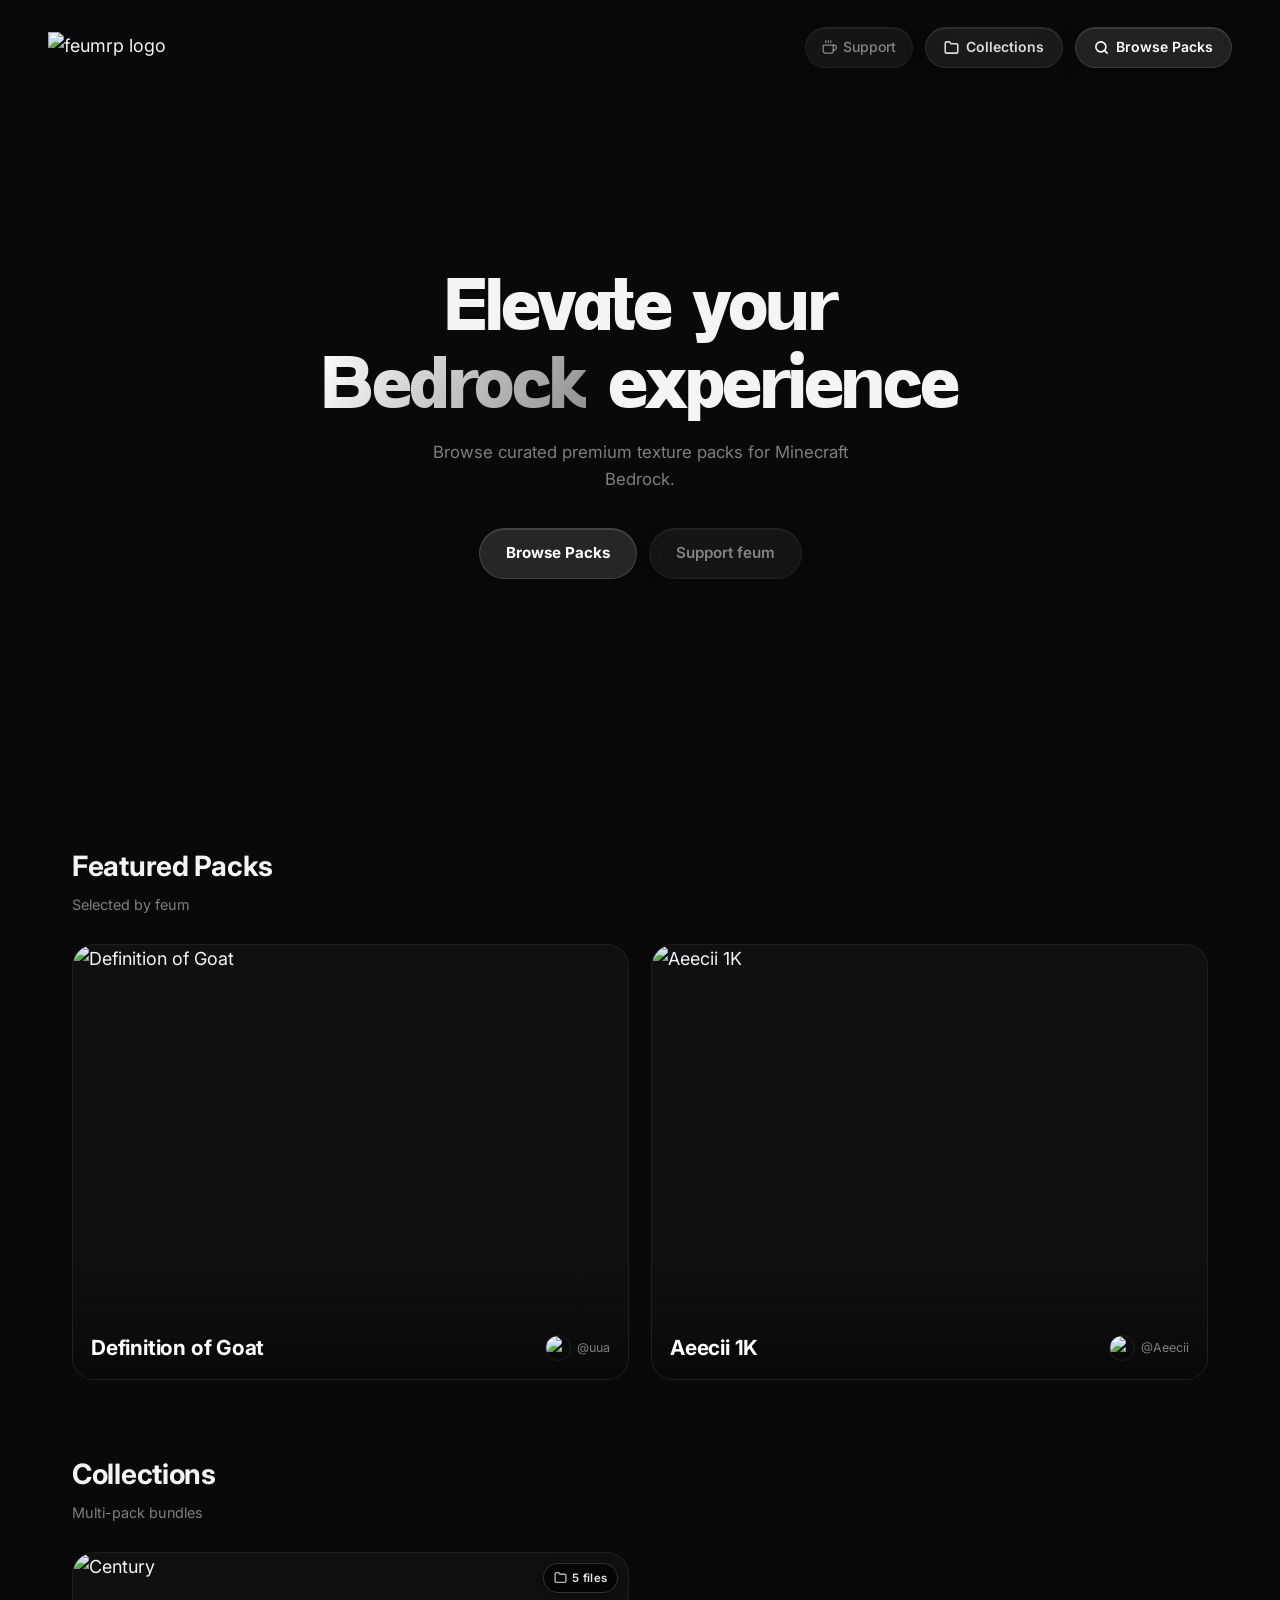
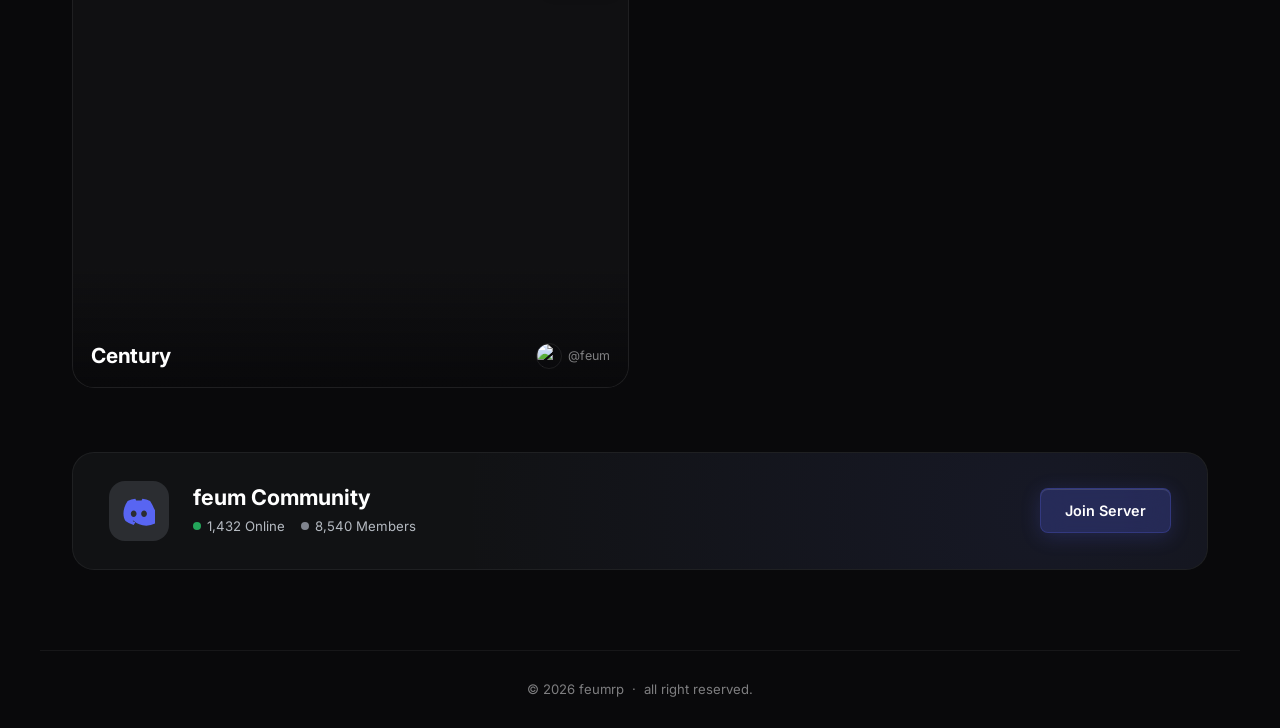
==== commit 9bf5ae51: "Update index.html" ====
--- a/index.html
+++ b/index.html
@@ -15,13 +15,13 @@
   <meta name="twitter:title" content="feumrp" />
   <meta name="twitter:description" content="Browse curated premium texture packs for Minecraft Bedrock." />
   <meta name="twitter:image" content="https://cdn.jsdelivr.net/gh/feumm/feumrp@main/images/hero.gif" />
-  <link rel="icon" type="image/svg+xml" href="favicon.svg" />
+  <link rel="icon" type="image/svg+xml" href="/favicon.svg" />
   <link rel="preconnect" href="https://cdn.jsdelivr.net" crossorigin />
   <link rel="dns-prefetch" href="https://cdn.jsdelivr.net" />
   <link rel="preconnect" href="https://fonts.googleapis.com" />
   <link rel="preconnect" href="https://fonts.gstatic.com" crossorigin />
   <link href="https://fonts.googleapis.com/css2?family=Inter:wght@300;400;500;600;700;800&display=swap" rel="stylesheet" />
-  <link rel="stylesheet" href="css/style.css" />
+  <link rel="stylesheet" href="/css/style.css" />
 </head>
 <body>
 
@@ -116,7 +116,7 @@
     <p>© 2026 feumrp &nbsp;·&nbsp; all right reserved.</p>
   </footer>
 
-  <script src="js/packs.js"></script>
-  <script src="js/app.js"></script>
+  <script src="/js/packs.js"></script>
+  <script src="/js/app.js"></script>
 </body>
 </html>
--- a/css/style.css
+++ b/css/style.css
@@ -545,8 +545,8 @@
   width: 1000px;
   height: 1000px;
   background: radial-gradient(circle at center,
-    rgba(255,255,255,0.17) 0%,
-    rgba(255,255,255,0.04) 42%,
+    rgba(255,255,255,0.07) 0%,
+    rgba(255,255,255,0.015) 42%,
     transparent 65%);
   top: -580px;
   left: -300px;
@@ -558,7 +558,7 @@
   width: 800px;
   height: 800px;
   background: radial-gradient(circle at center,
-    rgba(210,210,210,0.09) 0%,
+    rgba(210,210,210,0.035) 0%,
     transparent 65%);
   top: -380px;
   right: -240px;
@@ -570,7 +570,7 @@
   width: 900px;
   height: 900px;
   background: radial-gradient(circle at center,
-    rgba(255,255,255,0.08) 0%,
+    rgba(255,255,255,0.03) 0%,
     transparent 65%);
   top: -180px;
   left: calc(50% - 450px);
@@ -668,10 +668,10 @@
   display: flex;
   align-items: center;
   justify-content: space-between;
-  background: rgba(255,255,255,0.05);
-  backdrop-filter: blur(14px);
-  -webkit-backdrop-filter: blur(14px);
-  border: 1px solid rgba(255,255,255,0.06);
+  background: rgba(255,255,255,0.07);
+  backdrop-filter: blur(24px) saturate(160%);
+  -webkit-backdrop-filter: blur(24px) saturate(160%);
+  border: 1px solid rgba(255,255,255,0.12);
   color: var(--text);
   padding: 14px 20px;
   border-radius: 18px;
@@ -681,18 +681,19 @@
   cursor: pointer;
   box-sizing: border-box;
   text-align: left;
-  box-shadow: 0 2px 12px rgba(0,0,0,0.2), inset 0 1px 0 rgba(255,255,255,0.06);
+  box-shadow: 0 4px 16px rgba(0,0,0,0.25), inset 0 1px 0 rgba(255,255,255,0.10);
   transition: border-color var(--transition), background var(--transition), box-shadow var(--transition);
 }
 .dropdown-trigger:hover, .dropdown-trigger.active {
-  border-color: rgba(255,255,255,0.11);
-  background: rgba(255,255,255,0.09);
-  box-shadow: 0 4px 20px rgba(0,0,0,0.25), inset 0 1px 0 rgba(255,255,255,0.10);
+  border-color: rgba(255,255,255,0.2);
+  background: rgba(255,255,255,0.12);
+  box-shadow: 0 6px 24px rgba(0,0,0,0.3), inset 0 1px 0 rgba(255,255,255,0.14);
 }
 .dropdown-arrow {
   color: var(--text-muted);
-  transition: transform 0.25s ease, color var(--transition);
+  transition: transform 0.3s cubic-bezier(0.34,1.56,0.64,1), color var(--transition);
   margin-left: 12px;
+  flex-shrink: 0;
 }
 .dropdown-trigger:hover .dropdown-arrow, .dropdown-trigger.active .dropdown-arrow {
   color: #ffffff;
@@ -707,51 +708,52 @@
   right: 0;
   width: 100%;
   min-width: 200px;
-  background: rgba(18, 18, 22, 0.98);
-  backdrop-filter: blur(16px);
-  -webkit-backdrop-filter: blur(16px);
-  border: 1px solid rgba(255, 255, 255, 0.08);
-  border-radius: 14px;
+  background: rgba(14, 14, 18, 0.62);
+  backdrop-filter: blur(40px) saturate(180%);
+  -webkit-backdrop-filter: blur(40px) saturate(180%);
+  border: 1px solid rgba(255,255,255,0.13);
+  border-radius: 16px;
   padding: 6px;
   display: flex;
   flex-direction: column;
   gap: 2px;
-  box-shadow: 0 10px 30px rgba(0, 0, 0, 0.6);
+  box-shadow: 0 8px 32px rgba(0,0,0,0.45), 0 24px 60px rgba(0,0,0,0.35), inset 0 1px 0 rgba(255,255,255,0.08);
   opacity: 0;
-  transform: translateY(-10px);
+  transform: translateY(-8px) scale(0.97);
   pointer-events: none;
   z-index: 100;
-  transition: opacity 0.25s cubic-bezier(0.16, 1, 0.3, 1), transform 0.25s cubic-bezier(0.16, 1, 0.3, 1);
+  transition: opacity 0.25s ease, transform 0.3s cubic-bezier(0.34,1.56,0.64,1);
 }
 .dropdown-menu.active {
   opacity: 1;
-  transform: translateY(0);
+  transform: translateY(0) scale(1);
   pointer-events: auto;
 }
 
 .dropdown-item {
   font-family: var(--font-body);
   font-size: 0.9rem;
-  color: #b5bac1;
+  color: rgba(255,255,255,0.6);
   background: transparent;
   border: none;
   border-radius: 10px;
   padding: 10px 14px;
   text-align: left;
   cursor: pointer;
-  transition: all 0.15s ease;
+  transition: background 0.15s ease, color 0.15s ease;
   width: 100%;
 }
 .dropdown-item:hover {
-  background: rgba(255, 255, 255, 0.05);
+  background: rgba(255,255,255,0.08);
   color: #ffffff;
 }
 .dropdown-item.active {
-  background: rgba(255, 255, 255, 0.07);
+  background: rgba(255,255,255,0.10);
   color: #ffffff;
   font-weight: 600;
-  border-left: 3px solid rgba(255,255,255,0.5);
+  border-left: 2px solid rgba(255,255,255,0.45);
   border-radius: 4px 10px 10px 4px;
+  padding-left: 12px;
 }
 
 @media (max-width: 640px) {
@@ -839,70 +841,6 @@
   opacity: 0.1;
 }
 
-.detail-cover-container.video-playing .video-hover-badge {
-  opacity: 0;
-  transform: translate(-50%, 10px);
-}
-
-.video-hover-badge {
-  position: absolute;
-  bottom: 20px;
-  left: 50%;
-  transform: translateX(-50%);
-  background: rgba(10, 10, 10, 0.85);
-  backdrop-filter: blur(8px);
-  -webkit-backdrop-filter: blur(8px);
-  border: 1px solid rgba(255, 255, 255, 0.15);
-  padding: 8px 16px;
-  border-radius: 99px;
-  display: flex;
-  align-items: center;
-  gap: 8px;
-  color: #fff;
-  font-family: var(--font-main);
-  font-size: 0.875rem;
-  font-weight: 500;
-  pointer-events: none;
-  box-shadow: 0 4px 20px rgba(0, 0, 0, 0.5);
-  transition: opacity 0.3s ease, transform 0.3s ease;
-  z-index: 10;
-}
-
-.video-hover-badge svg {
-  color: rgba(255,255,255,0.7);
-}
-
-.pulse-ring {
-  width: 8px;
-  height: 8px;
-  background-color: #ef4444;
-  border-radius: 50%;
-  display: inline-block;
-  position: relative;
-}
-
-.pulse-ring::after {
-  content: '';
-  position: absolute;
-  width: 100%;
-  height: 100%;
-  top: 0;
-  left: 0;
-  background-color: #ef4444;
-  border-radius: 50%;
-  animation: pulse-badge 1.8s infinite ease-in-out;
-}
-
-@keyframes pulse-badge {
-  0% {
-    transform: scale(1);
-    opacity: 1;
-  }
-  100% {
-    transform: scale(2.5);
-    opacity: 0;
-  }
-}
 
 .detail-info {
   display: flex;
@@ -1065,29 +1003,31 @@
 .share-overlay {
   position: fixed;
   inset: 0;
-  background: rgba(0,0,0,0.7);
-  backdrop-filter: blur(8px);
-  -webkit-backdrop-filter: blur(8px);
+  background: rgba(0,0,0,0.55);
+  backdrop-filter: blur(20px) saturate(160%);
+  -webkit-backdrop-filter: blur(20px) saturate(160%);
   z-index: 1000;
   display: flex;
   align-items: center;
   justify-content: center;
   padding: 20px;
   opacity: 0;
-  transition: opacity 0.2s ease;
+  transition: opacity 0.25s ease;
 }
 .share-overlay.visible { opacity: 1; }
 
 .share-modal {
-  background: #111113;
-  border: 1px solid rgba(255,255,255,0.1);
-  border-radius: 20px;
+  background: rgba(18, 18, 22, 0.72);
+  backdrop-filter: blur(40px) saturate(180%);
+  -webkit-backdrop-filter: blur(40px) saturate(180%);
+  border: 1px solid rgba(255,255,255,0.13);
+  border-radius: 22px;
   width: 100%;
   max-width: 420px;
   padding: 28px;
-  box-shadow: 0 32px 80px rgba(0,0,0,0.7);
-  transform: translateY(12px) scale(0.97);
-  transition: transform 0.25s cubic-bezier(0.16,1,0.3,1), opacity 0.2s ease;
+  box-shadow: 0 8px 32px rgba(0,0,0,0.5), 0 40px 100px rgba(0,0,0,0.6), inset 0 1px 0 rgba(255,255,255,0.08);
+  transform: translateY(24px) scale(0.93);
+  transition: transform 0.4s cubic-bezier(0.34,1.56,0.64,1), opacity 0.25s ease;
   opacity: 0;
 }
 .share-overlay.visible .share-modal {
@@ -1240,37 +1180,37 @@
 }
 
 .share-platforms {
-  display: grid;
-  grid-template-columns: repeat(3, 1fr);
-  gap: 10px;
+  display: flex;
+  justify-content: center;
+  gap: 12px;
 }
 .share-platform-btn {
   display: flex;
-  flex-direction: column;
   align-items: center;
   justify-content: center;
-  gap: 8px;
-  padding: 14px 8px;
-  border-radius: 12px;
-  background: rgba(255,255,255,0.05);
+  width: 52px;
+  height: 52px;
+  border-radius: 14px;
+  background: rgba(255,255,255,0.07);
   backdrop-filter: blur(12px);
   -webkit-backdrop-filter: blur(12px);
-  border: 1px solid rgba(255,255,255,0.10);
-  color: var(--text-muted);
-  font-family: var(--font-body);
-  font-size: 0.75rem;
-  font-weight: 600;
+  border: 1px solid rgba(255,255,255,0.12);
+  color: var(--text-muted);
   cursor: pointer;
-  box-shadow: 0 2px 10px rgba(0,0,0,0.2), inset 0 1px 0 rgba(255,255,255,0.06);
+  box-shadow: 0 2px 10px rgba(0,0,0,0.2), inset 0 1px 0 rgba(255,255,255,0.07);
   transition: all var(--transition);
   text-decoration: none;
+  flex-shrink: 0;
 }
 .share-platform-btn:hover {
-  background: rgba(255,255,255,0.11);
-  border-color: rgba(255,255,255,0.22);
+  background: rgba(255,255,255,0.14);
+  border-color: rgba(255,255,255,0.25);
   color: var(--text);
-  box-shadow: 0 6px 20px rgba(0,0,0,0.3), inset 0 1px 0 rgba(255,255,255,0.10);
-  transform: translateY(-2px);
+  box-shadow: 0 6px 20px rgba(0,0,0,0.3), inset 0 1px 0 rgba(255,255,255,0.12);
+  transform: translateY(-3px) scale(1.06);
+}
+.share-platform-btn:active {
+  transform: translateY(0) scale(0.97);
 }
 .share-platform-btn svg,
 .share-platform-btn img {
